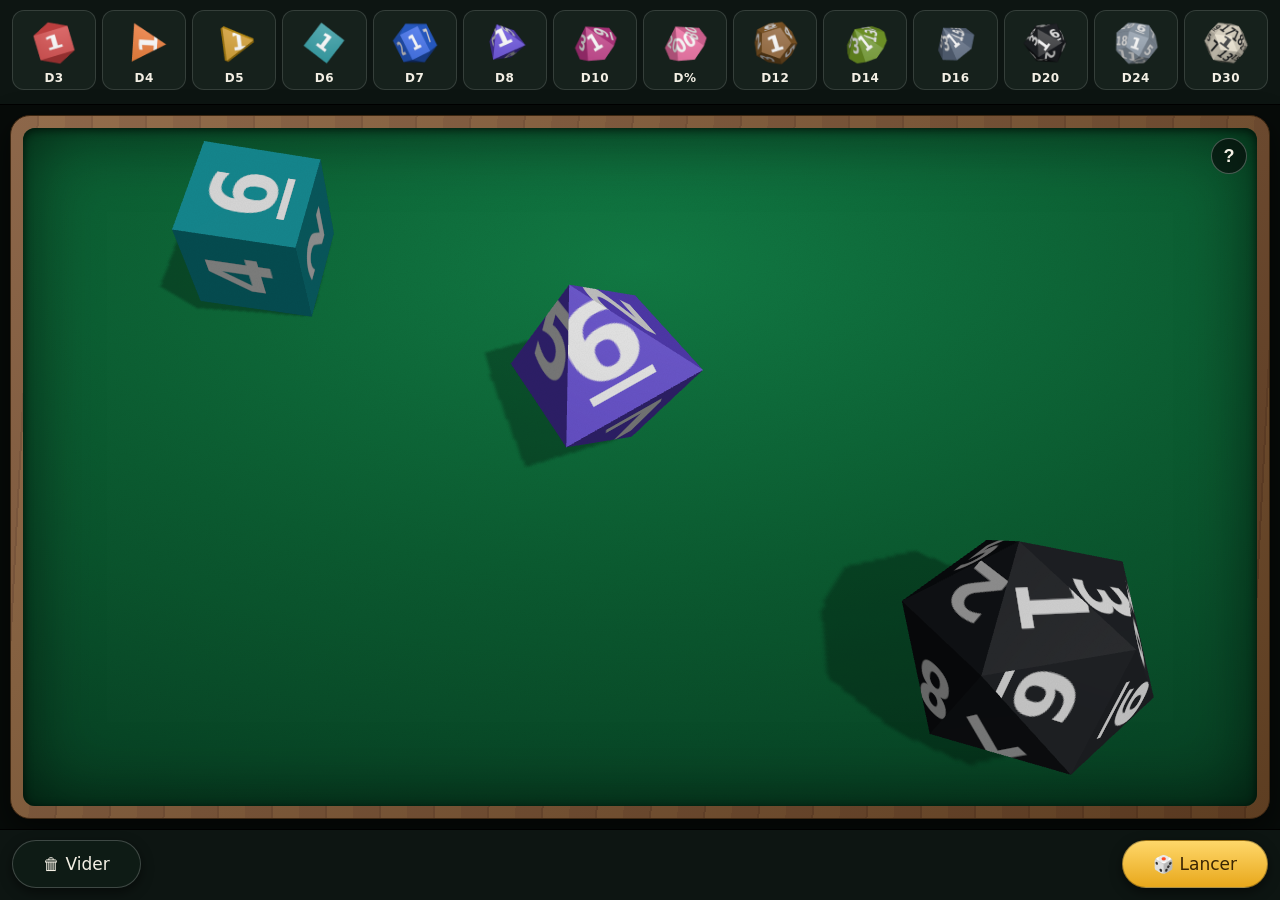
==== index.html @ 23e5a14b "Dice Box DCC : webapp mobile de des 3D (standards + chaine DCC)" ====
<!DOCTYPE html>
<html lang="fr">
<head>
<meta charset="utf-8">
<meta name="viewport" content="width=device-width, initial-scale=1, viewport-fit=cover">
<meta name="theme-color" content="#0a0f0c">
<title>Dice Box DCC — Dés 3D</title>
<link rel="icon" href="data:image/svg+xml,%3Csvg xmlns='http://www.w3.org/2000/svg' viewBox='0 0 64 64'%3E%3Cpolygon points='32,6 54,32 32,58 10,32' fill='%23c93b8f'/%3E%3Ccircle cx='32' cy='32' r='7' fill='%23fff'/%3E%3C/svg%3E">
<link rel="stylesheet" href="css/style.css">
</head>
<body>

<header id="pickerBar"><div id="picker" role="toolbar" aria-label="Choisir un dé"></div></header>

<main id="stage">
  <div id="frame">
    <div id="tray" aria-label="Tapis de dés">
      <button id="helpBtn" aria-label="Aide et gestes">?</button>
      <div id="toast" role="status"></div>
    </div>
  </div>
</main>

<footer id="actionbar">
  <button id="clearBtn" class="act ghost">🗑 <span>Vider</span></button>
  <div id="total" hidden></div>
  <button id="rollBtn" class="act primary">🎲 <span>Lancer</span></button>
</footer>

<div id="helpModal" class="modal" hidden>
  <div class="card" role="dialog" aria-modal="true" aria-labelledby="hTitle">
    <h2 id="hTitle">Gestes</h2>
    <ul>
      <li>Toucher un dé <b>en haut</b> : l'ajouter au tapis</li>
      <li>Toucher un dé <b>sur le tapis</b> : le lancer</li>
      <li><b>Appui long</b> sur un dé : le retirer</li>
      <li><b>Glisser-déposer</b> : déplacer · <b>lâcher avec élan</b> : lancer manuel</li>
      <li><b>D%</b> : dizaines (00–90) · avec un D10 : 00 + 0 = 100</li>
      <li>🎲 <b>Lancer</b> : lance tous les dés (+ total, clic dessus = masquer)</li>
      <li>🗑 <b>Vider</b> : tout retirer, sans confirmation</li>
    </ul>
    <div class="row"><button id="hClose" class="btn">Fermer</button></div>
  </div>
</div>

<div id="fileHint" hidden>
  Ouvre cette app via un serveur local (ex. <code>php -S localhost:8000</code>,
  Live Server ou <code>python3 -m http.server</code>) : les modules ES ne
  chargent pas en <code>file://</code>.
</div>

<script>
setTimeout(function () {
  if (!window.__booted) document.getElementById('fileHint').hidden = false;
}, 3000);
</script>
<script type="module" src="js/app.js"></script>
</body>
</html>
---- css/style.css ----
*{box-sizing:border-box}
[hidden]{display:none!important}
html,body{height:100%}
body{
  margin:0;background:#070b09;color:#f3efe4;
  font-family:system-ui,-apple-system,"Segoe UI",Roboto,sans-serif;
  height:100dvh;display:flex;flex-direction:column;overflow:hidden;
  touch-action:manipulation;-webkit-tap-highlight-color:transparent;
  -webkit-touch-callout:none;user-select:none;-webkit-user-select:none;
}
#pickerBar{
  background:#0d1512;border-bottom:1px solid #000;
  padding:max(8px,env(safe-area-inset-top)) 8px 8px;
}
#picker{
  display:grid;grid-template-columns:repeat(7,1fr);gap:6px;padding:2px 4px 6px;
  scrollbar-width:thin;touch-action:manipulation;
}
.pick{
  width:auto;min-width:0;border:1px solid #ffffff22;background:#16211c;
  border-radius:12px;padding:6px 2px 4px;color:inherit;cursor:pointer;
  display:flex;flex-direction:column;align-items:center;gap:2px;
  font:inherit;touch-action:manipulation;
}
.pick:active{transform:scale(.93)}
.pick img{width:52px;height:52px;pointer-events:none;border-radius:8px}
.pick span{font-size:12px;font-weight:700;letter-spacing:.5px;pointer-events:none}
#stage{flex:1;min-height:0;display:flex;padding:10px}
#frame{
  flex:1;min-height:0;border-radius:20px;padding:12px;
  border:1px solid #3d2712;
  background:
    linear-gradient(135deg,rgba(255,255,255,.14),rgba(0,0,0,.28)),
    repeating-linear-gradient(93deg,#7a4e2c 0 26px,#6f4526 26px 28px,#82562f 28px 54px),
    #6f4526;
  box-shadow:0 10px 30px rgba(0,0,0,.6);
}
#tray{
  position:relative;width:100%;height:100%;border-radius:12px;overflow:visible;
  background:radial-gradient(120% 100% at 50% 20%,#127a44 0%,#0c5c31 45%,#073a20 100%);
  box-shadow:inset 0 0 70px rgba(0,0,0,.6),inset 0 2px 10px rgba(0,0,0,.65);
  touch-action:none;
}
#tray::after{
  content:"";position:absolute;inset:0;pointer-events:none;opacity:.55;border-radius:12px;
  background-image:url("data:image/svg+xml,%3Csvg xmlns='http://www.w3.org/2000/svg' width='120' height='120'%3E%3Cfilter id='n'%3E%3CfeTurbulence type='fractalNoise' baseFrequency='0.9' numOctaves='2'/%3E%3CfeColorMatrix values='0 0 0 0 0 0 0 0 0 0 0 0 0 0 0 0 0 0 0.07 0'/%3E%3C/filter%3E%3Crect width='120' height='120' filter='url(%23n)'/%3E%3C/svg%3E");
}
#tray canvas{position:absolute;inset:0;width:100%;height:100%;display:block;touch-action:none}
#blayer{position:absolute;inset:0;overflow:visible;pointer-events:none;z-index:3}
.bdg{
  position:absolute;left:0;top:0;min-width:30px;height:30px;padding:0 7px;
  border-radius:14px;background:rgba(8,12,10,.88);border:2px solid #fff;
  display:flex;align-items:center;justify-content:center;
  font-weight:800;font-size:15px;text-shadow:0 1px 2px rgba(0,0,0,.7);pointer-events:none;
}
.bdg.pop{animation:badgepop .3s ease-out}
@keyframes badgepop{0%{transform:scale(0)}70%{transform:scale(1.3)}100%{transform:scale(1)}}
#helpBtn{
  position:absolute;top:10px;right:10px;width:36px;height:36px;border-radius:50%;
  background:rgba(8,12,10,.7);color:#f3efe4;border:1px solid #ffffff44;
  font-size:18px;font-weight:800;cursor:pointer;z-index:6;touch-action:manipulation;
}
#toast{
  position:absolute;top:12px;left:50%;transform:translateX(-50%);z-index:6;
  background:rgba(8,12,10,.85);border:1px solid #ffffff33;border-radius:999px;
  padding:7px 14px;font-size:13px;font-weight:600;white-space:nowrap;
  opacity:0;transition:opacity .25s;pointer-events:none;max-width:92%;
}
#toast.show{opacity:1}
#actionbar{
  display:flex;align-items:center;justify-content:space-between;gap:12px;
  padding:10px 12px max(12px,env(safe-area-inset-bottom));
  background:#0d1512;border-top:1px solid #000;
}
.act{
  border-radius:999px;padding:12px 24px;font-size:16px;font-weight:800;
  border:1px solid #00000055;box-shadow:0 4px 12px rgba(0,0,0,.5);cursor:pointer;
  font:inherit;touch-action:manipulation;min-height:48px;white-space:nowrap;
}
.act:active{transform:scale(.95)}
.act.primary{background:linear-gradient(#ffd76a,#e8a81c);color:#3a2503}
.act.ghost{background:rgba(16,29,23,.85);color:#f3efe4;border-color:#ffffff33}
#total{
  background:linear-gradient(#ffd76a,#e8a81c);color:#3a2503;border:1px solid #00000055;
  border-radius:999px;padding:8px 16px;font-size:16px;font-weight:800;cursor:pointer;
  box-shadow:0 4px 14px rgba(0,0,0,.5);white-space:nowrap;min-width:0;
}
.modal{position:fixed;inset:0;z-index:20;background:rgba(0,0,0,.62);
  display:flex;align-items:center;justify-content:center;padding:24px}
.card{background:#14201a;border:1px solid #ffffff2a;border-radius:16px;
  padding:22px;width:min(360px,100%);box-shadow:0 12px 40px rgba(0,0,0,.6)}
.card h2{margin:0 0 10px;font-size:18px}
.card ul{margin:0 0 6px;padding-left:20px;font-size:14px;line-height:1.9;color:#d8d2c2}
.row{display:flex;gap:10px;justify-content:flex-end}
.btn{border-radius:10px;padding:11px 18px;font-size:15px;font-weight:700;cursor:pointer;
  font:inherit;border:1px solid #ffffff33;background:#24352c;color:#f3efe4;min-height:46px}
#fileHint{
  position:fixed;left:12px;right:12px;bottom:12px;z-index:50;
  background:#3a2503;color:#ffd76a;border:1px solid #e8a81c;border-radius:12px;
  padding:12px 14px;font-size:14px;line-height:1.5;
}
@media (min-width:900px){
  #stage{justify-content:center}
  #frame{width:min(1060px,100%)}
  #picker{grid-template-columns:repeat(14,1fr)}
  .act{padding:13px 30px;font-size:17px}
}
@media (max-width:480px){
  #actionbar{gap:8px;padding:10px 8px max(10px,env(safe-area-inset-bottom))}
  .act{padding:11px 14px;font-size:15px}
  #total{font-size:15px;padding:8px 12px}
  .pick img{width:44px;height:44px}
}
@media (prefers-reduced-motion:reduce){
  .bdg.pop{animation:none}
}
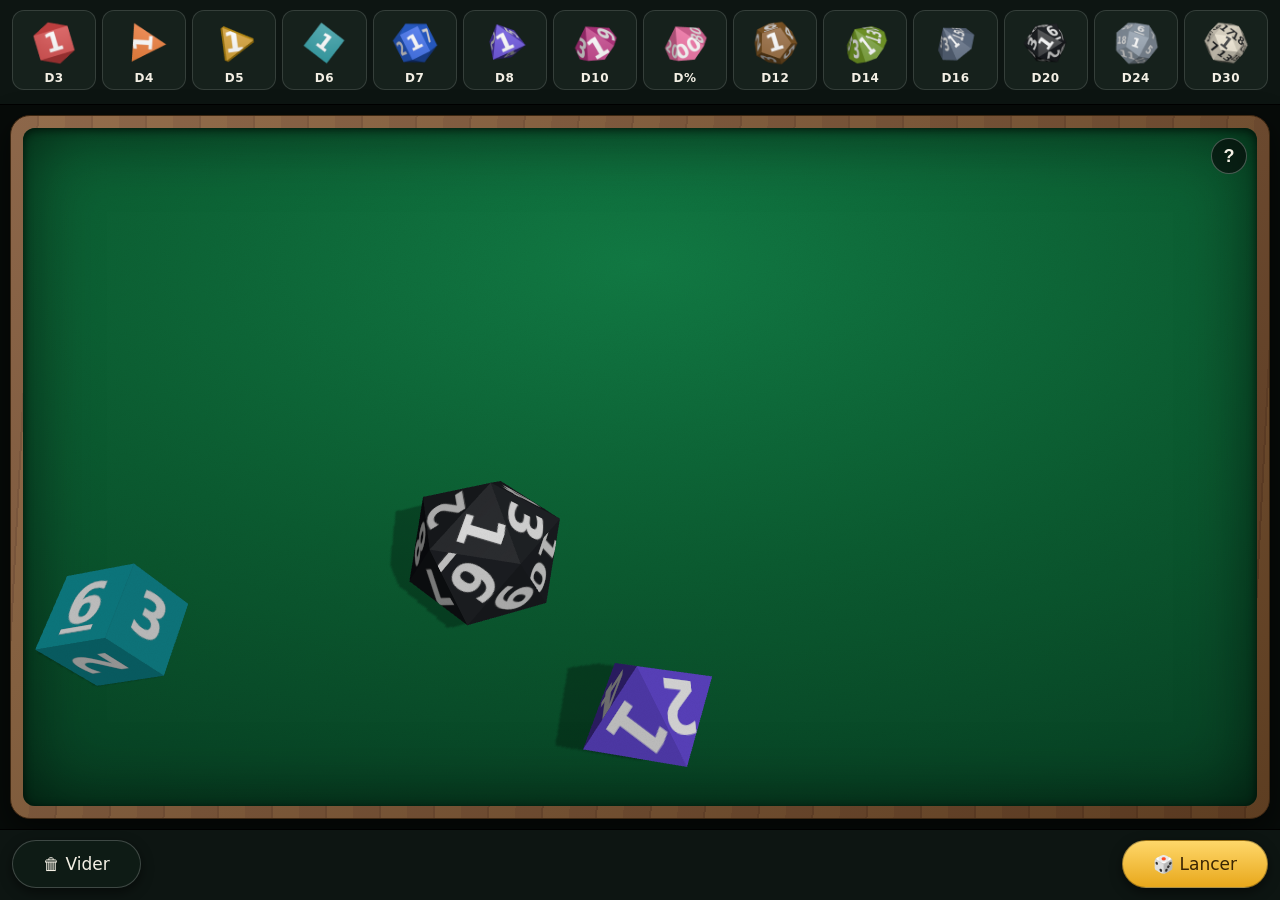
==== commit 821d4c4c: "d14/d16: anisotropie plafonnee 1.3, d16 font 0.7, tag build visible" ====
--- a/index.html
+++ b/index.html
@@ -39,6 +39,7 @@
       <li>🎲 <b>Lancer</b> : lance tous les dés (+ total, clic dessus = masquer)</li>
       <li>🗑 <b>Vider</b> : tout retirer, sans confirmation</li>
     </ul>
+    <p id="buildTag" style="margin:10px 0 14px;font-size:12px;color:#8a938c">Build 20261013c</p>
     <div class="row"><button id="hClose" class="btn">Fermer</button></div>
   </div>
 </div>
@@ -54,6 +55,6 @@
   if (!window.__booted) document.getElementById('fileHint').hidden = false;
 }, 3000);
 </script>
-<script type="module" src="js/app.js"></script>
+<script type="module" src="js/app.js?v=20261013c"></script>
 </body>
 </html>
--- a/css/style.css
+++ b/css/style.css
@@ -53,7 +53,7 @@
   display:flex;align-items:center;justify-content:center;
   font-weight:800;font-size:15px;text-shadow:0 1px 2px rgba(0,0,0,.7);pointer-events:none;
 }
-.bdg.pop{animation:badgepop .3s ease-out}
+.bdg>span{display:block;animation:badgepop .3s ease-out}
 @keyframes badgepop{0%{transform:scale(0)}70%{transform:scale(1.3)}100%{transform:scale(1)}}
 #helpBtn{
   position:absolute;top:10px;right:10px;width:36px;height:36px;border-radius:50%;
@@ -112,5 +112,5 @@
   .pick img{width:44px;height:44px}
 }
 @media (prefers-reduced-motion:reduce){
-  .bdg.pop{animation:none}
+  .bdg>span{animation:none}
 }
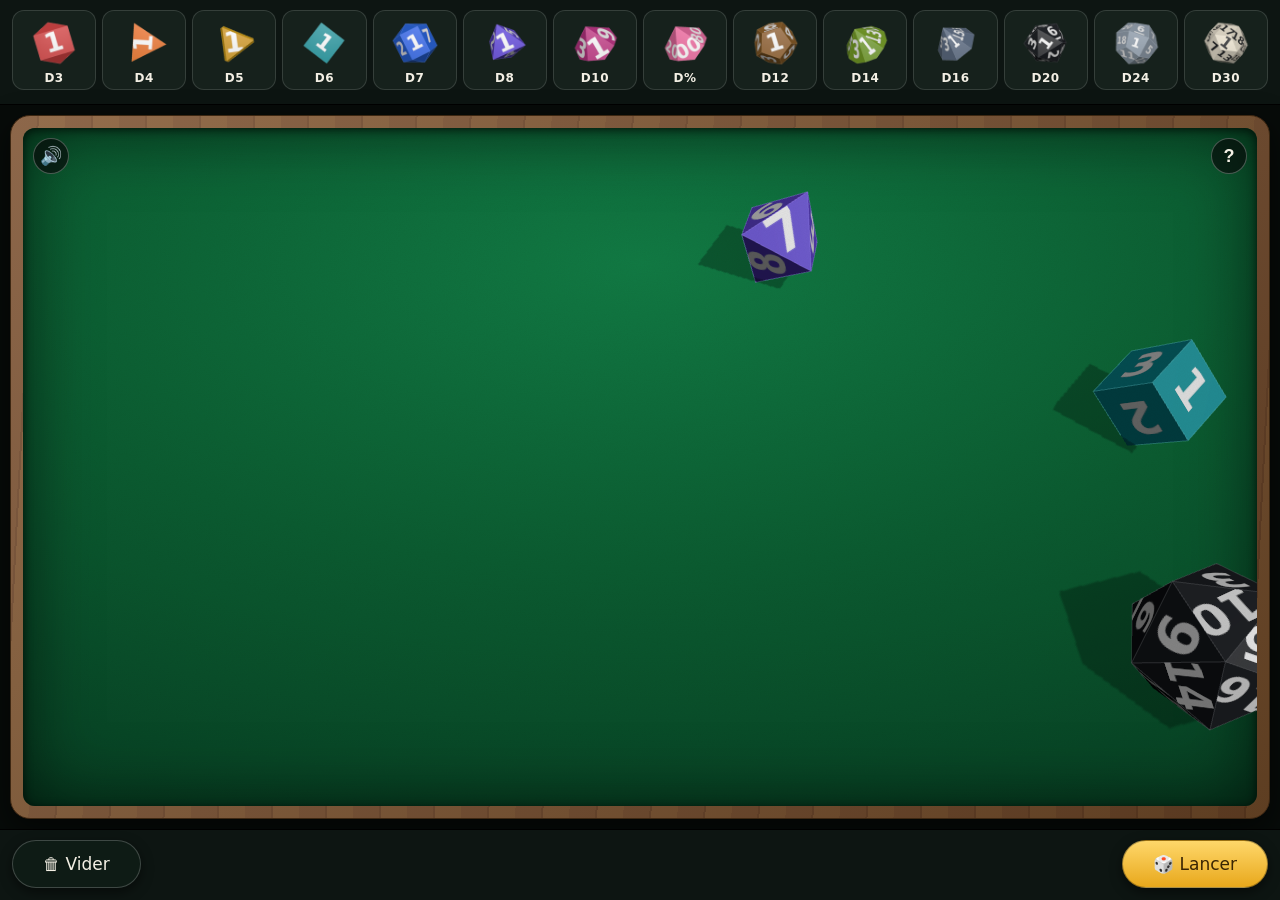
==== commit 26253098: "son: clacs/rebonds synthetises + bouton muet + toast diagnostic" ====
--- a/index.html
+++ b/index.html
@@ -16,6 +16,7 @@
   <div id="frame">
     <div id="tray" aria-label="Tapis de dés">
       <button id="helpBtn" aria-label="Aide et gestes">?</button>
+      <button id="soundBtn" aria-label="Couper le son">🔊</button>
       <div id="toast" role="status"></div>
     </div>
   </div>
@@ -39,7 +40,7 @@
       <li>🎲 <b>Lancer</b> : lance tous les dés (+ total, clic dessus = masquer)</li>
       <li>🗑 <b>Vider</b> : tout retirer, sans confirmation</li>
     </ul>
-    <p id="buildTag" style="margin:10px 0 14px;font-size:12px;color:#8a938c">Build 20261013c</p>
+    <p id="buildTag" style="margin:10px 0 14px;font-size:12px;color:#8a938c">Build 20261013d</p>
     <div class="row"><button id="hClose" class="btn">Fermer</button></div>
   </div>
 </div>
@@ -55,6 +56,6 @@
   if (!window.__booted) document.getElementById('fileHint').hidden = false;
 }, 3000);
 </script>
-<script type="module" src="js/app.js?v=20261013c"></script>
+<script type="module" src="js/app.js?v=20261013d"></script>
 </body>
 </html>
--- a/css/style.css
+++ b/css/style.css
@@ -53,13 +53,14 @@
   display:flex;align-items:center;justify-content:center;
   font-weight:800;font-size:15px;text-shadow:0 1px 2px rgba(0,0,0,.7);pointer-events:none;
 }
-.bdg>span{display:block;animation:badgepop .3s ease-out}
+.bdg.pop{animation:badgepop .3s ease-out}
 @keyframes badgepop{0%{transform:scale(0)}70%{transform:scale(1.3)}100%{transform:scale(1)}}
-#helpBtn{
+#helpBtn,#soundBtn{
   position:absolute;top:10px;right:10px;width:36px;height:36px;border-radius:50%;
   background:rgba(8,12,10,.7);color:#f3efe4;border:1px solid #ffffff44;
   font-size:18px;font-weight:800;cursor:pointer;z-index:6;touch-action:manipulation;
 }
+#soundBtn{left:10px;right:auto;}
 #toast{
   position:absolute;top:12px;left:50%;transform:translateX(-50%);z-index:6;
   background:rgba(8,12,10,.85);border:1px solid #ffffff33;border-radius:999px;
@@ -112,5 +113,5 @@
   .pick img{width:44px;height:44px}
 }
 @media (prefers-reduced-motion:reduce){
-  .bdg>span{animation:none}
+  .bdg.pop{animation:none}
 }
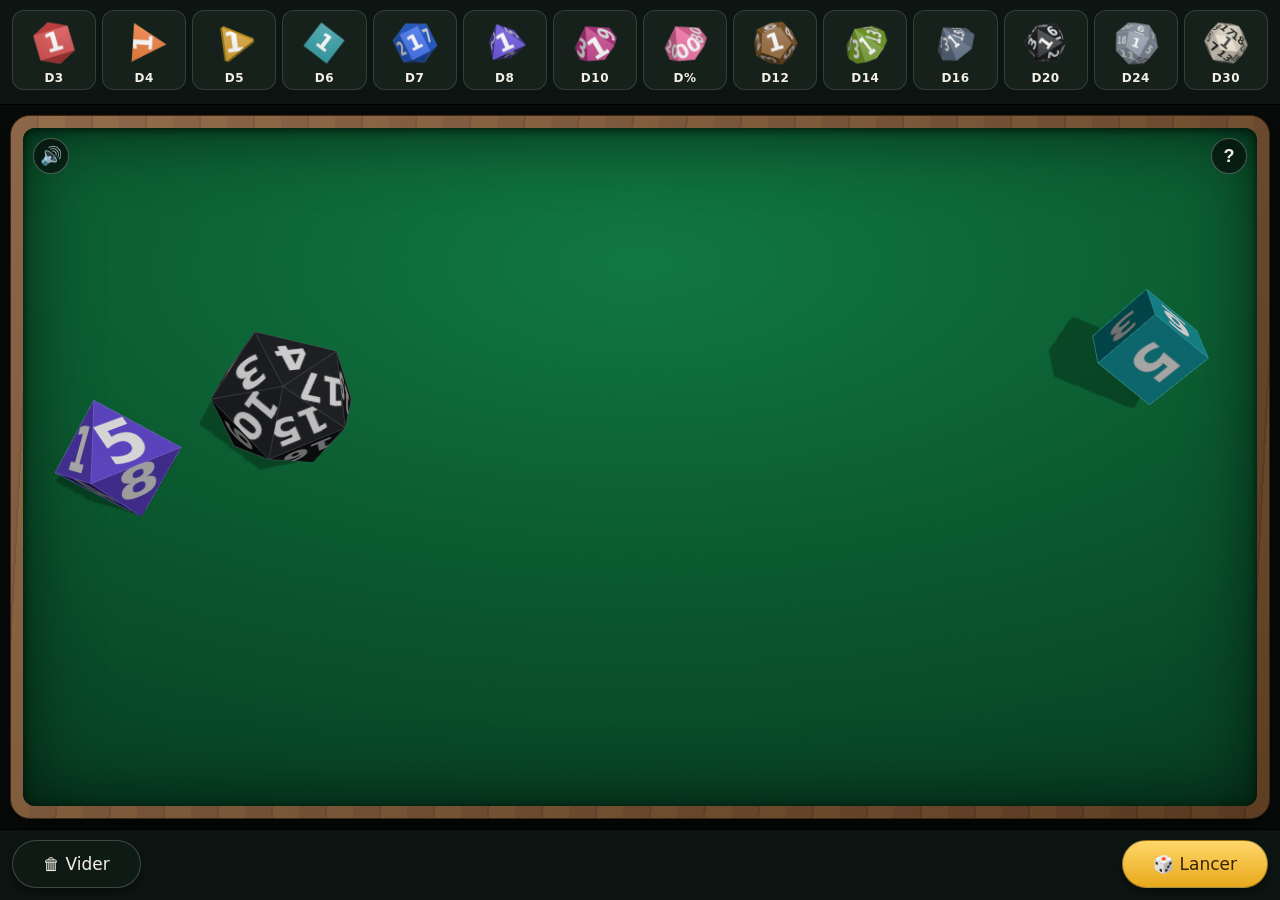
==== commit 28132a4a: "pastilles: apparition en fondu sur place + position synchrone + css versione" ====
--- a/index.html
+++ b/index.html
@@ -6,7 +6,7 @@
 <meta name="theme-color" content="#0a0f0c">
 <title>Dice Box DCC — Dés 3D</title>
 <link rel="icon" href="data:image/svg+xml,%3Csvg xmlns='http://www.w3.org/2000/svg' viewBox='0 0 64 64'%3E%3Cpolygon points='32,6 54,32 32,58 10,32' fill='%23c93b8f'/%3E%3Ccircle cx='32' cy='32' r='7' fill='%23fff'/%3E%3C/svg%3E">
-<link rel="stylesheet" href="css/style.css">
+<link rel="stylesheet" href="css/style.css?v=20261013d">
 </head>
 <body>
 
--- a/css/style.css
+++ b/css/style.css
@@ -54,7 +54,7 @@
   font-weight:800;font-size:15px;text-shadow:0 1px 2px rgba(0,0,0,.7);pointer-events:none;
 }
 .bdg.pop{animation:badgepop .3s ease-out}
-@keyframes badgepop{0%{transform:scale(0)}70%{transform:scale(1.3)}100%{transform:scale(1)}}
+@keyframes badgepop{0%{opacity:0}100%{opacity:1}}
 #helpBtn,#soundBtn{
   position:absolute;top:10px;right:10px;width:36px;height:36px;border-radius:50%;
   background:rgba(8,12,10,.7);color:#f3efe4;border:1px solid #ffffff44;
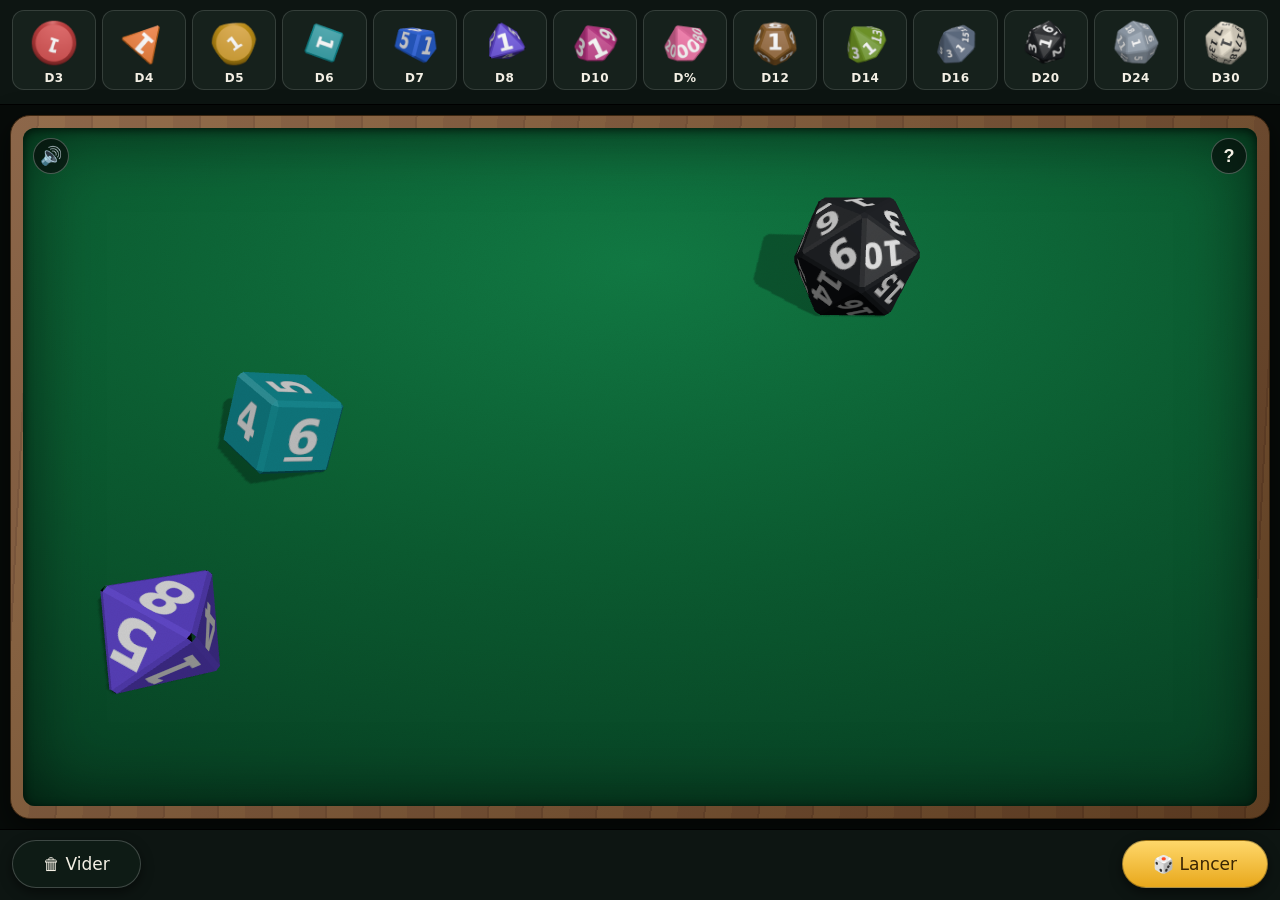
==== commit 14c52049: "modeles 3D: portage dcc-sheet v3.9 (chanfreins, D3/D5 arrondis, D7/D14/D16) + GitHub Pages - solids " ====
--- a/index.html
+++ b/index.html
@@ -6,7 +6,7 @@
 <meta name="theme-color" content="#0a0f0c">
 <title>Dice Box DCC — Dés 3D</title>
 <link rel="icon" href="data:image/svg+xml,%3Csvg xmlns='http://www.w3.org/2000/svg' viewBox='0 0 64 64'%3E%3Cpolygon points='32,6 54,32 32,58 10,32' fill='%23c93b8f'/%3E%3Ccircle cx='32' cy='32' r='7' fill='%23fff'/%3E%3C/svg%3E">
-<link rel="stylesheet" href="css/style.css?v=20261013d">
+<link rel="stylesheet" href="css/style.css?v=20261118a">
 </head>
 <body>
 
@@ -40,7 +40,7 @@
       <li>🎲 <b>Lancer</b> : lance tous les dés (+ total, clic dessus = masquer)</li>
       <li>🗑 <b>Vider</b> : tout retirer, sans confirmation</li>
     </ul>
-    <p id="buildTag" style="margin:10px 0 14px;font-size:12px;color:#8a938c">Build 20261013d</p>
+    <p id="buildTag" style="margin:10px 0 14px;font-size:12px;color:#8a938c">Build 20261118a</p>
     <div class="row"><button id="hClose" class="btn">Fermer</button></div>
   </div>
 </div>
@@ -56,6 +56,6 @@
   if (!window.__booted) document.getElementById('fileHint').hidden = false;
 }, 3000);
 </script>
-<script type="module" src="js/app.js?v=20261013d"></script>
+<script type="module" src="js/app.js?v=20261118a"></script>
 </body>
 </html>
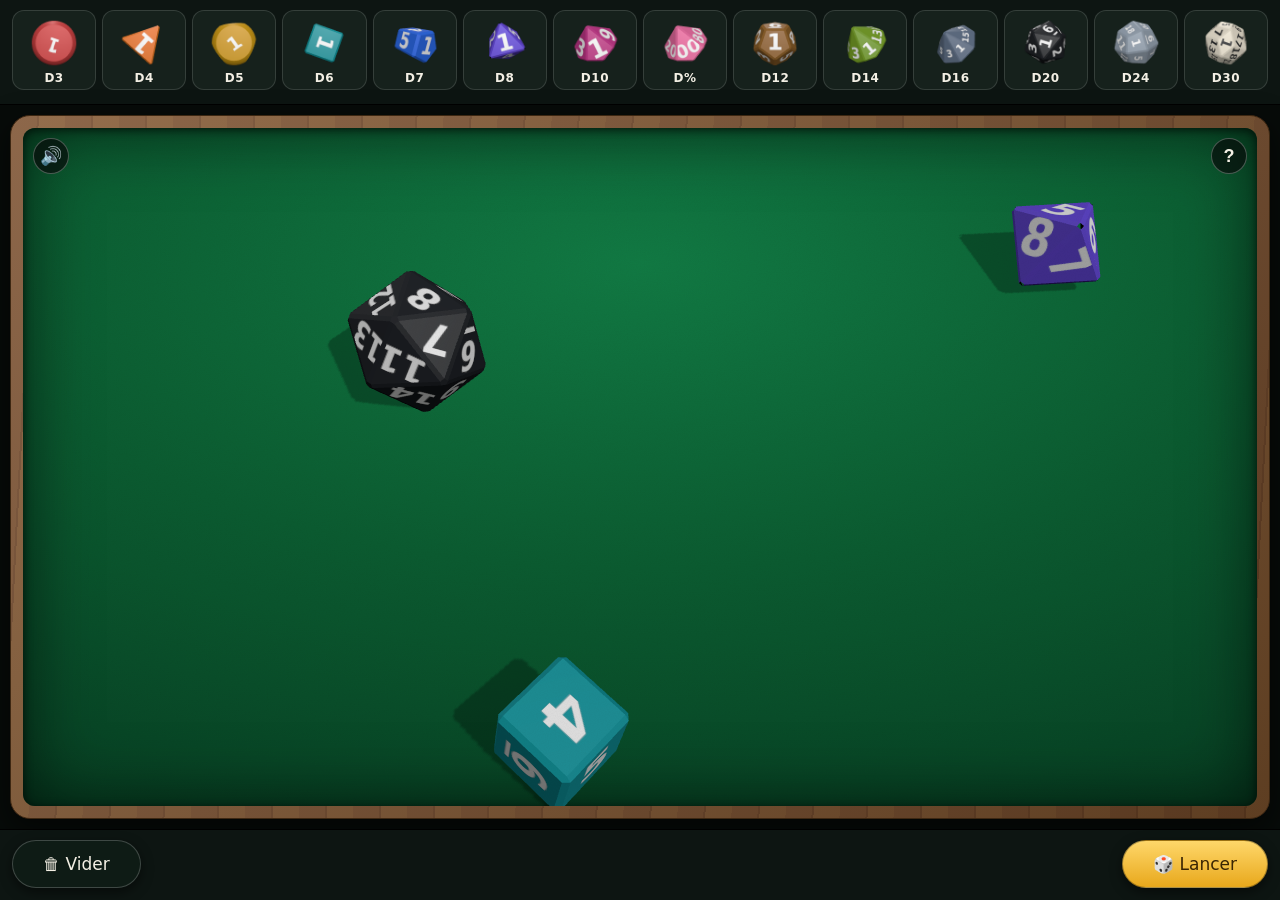
==== commit 7837f1ec: "accueil: masquer le bandeau serveur local des que le module a charge Le bandeau pouvait apparaitre s" ====
--- a/index.html
+++ b/index.html
@@ -6,7 +6,7 @@
 <meta name="theme-color" content="#0a0f0c">
 <title>Dice Box DCC — Dés 3D</title>
 <link rel="icon" href="data:image/svg+xml,%3Csvg xmlns='http://www.w3.org/2000/svg' viewBox='0 0 64 64'%3E%3Cpolygon points='32,6 54,32 32,58 10,32' fill='%23c93b8f'/%3E%3Ccircle cx='32' cy='32' r='7' fill='%23fff'/%3E%3C/svg%3E">
-<link rel="stylesheet" href="css/style.css?v=20261118a">
+<link rel="stylesheet" href="css/style.css?v=20261118b">
 </head>
 <body>
 
@@ -40,7 +40,7 @@
       <li>🎲 <b>Lancer</b> : lance tous les dés (+ total, clic dessus = masquer)</li>
       <li>🗑 <b>Vider</b> : tout retirer, sans confirmation</li>
     </ul>
-    <p id="buildTag" style="margin:10px 0 14px;font-size:12px;color:#8a938c">Build 20261118a</p>
+    <p id="buildTag" style="margin:10px 0 14px;font-size:12px;color:#8a938c">Build 20261118b</p>
     <div class="row"><button id="hClose" class="btn">Fermer</button></div>
   </div>
 </div>
@@ -56,6 +56,6 @@
   if (!window.__booted) document.getElementById('fileHint').hidden = false;
 }, 3000);
 </script>
-<script type="module" src="js/app.js?v=20261118a"></script>
+<script type="module" src="js/app.js?v=20261118b"></script>
 </body>
 </html>
